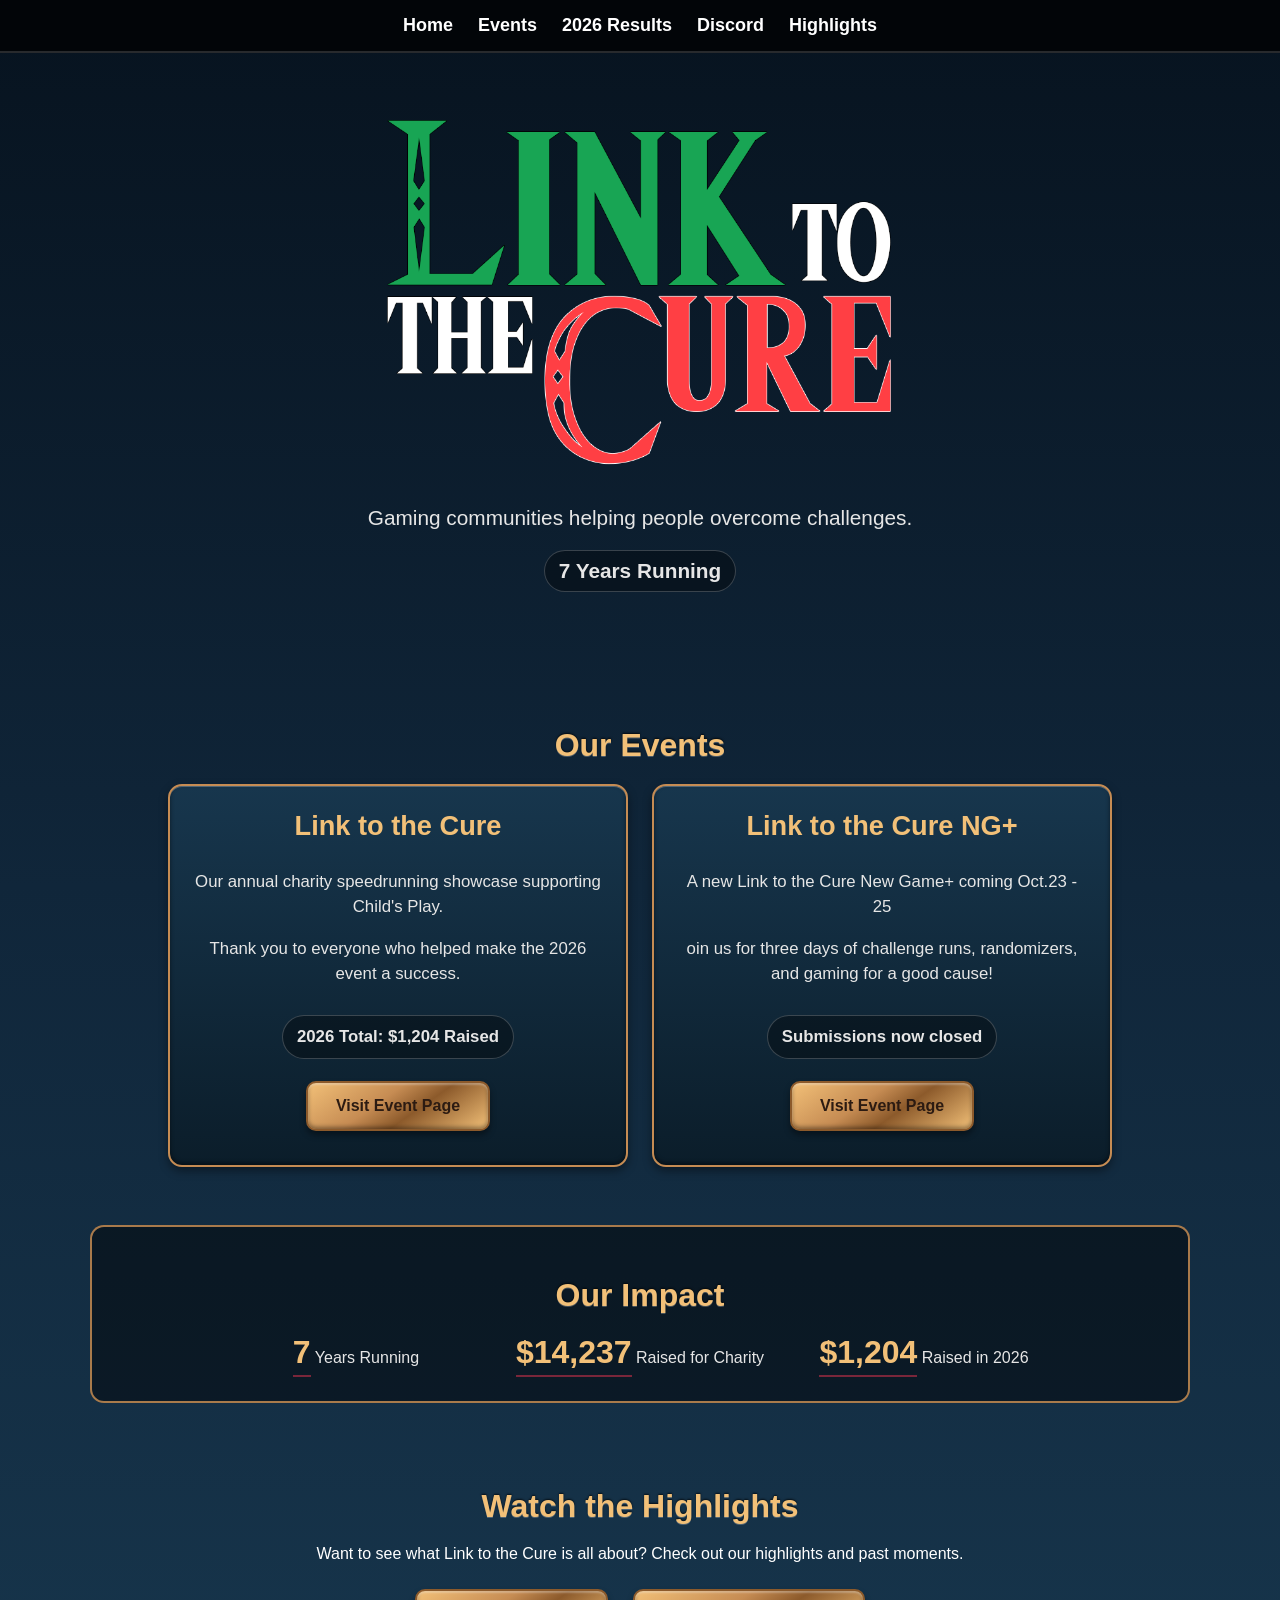
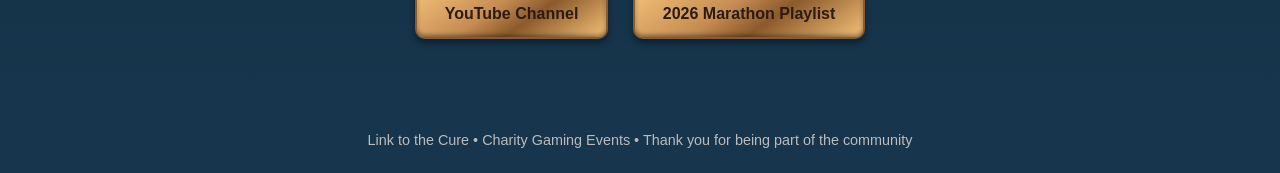
==== index.html @ d5ecd2b7 "Update index.html" ====
<!DOCTYPE html>
<html lang="en">
<head>
  <meta charset="UTF-8" />
  <meta name="viewport" content="width=device-width, initial-scale=1.0" />

  <!----<title>Link to the Cure</title>----->

  <link rel="icon" type="image/png" href="8-bitheart.png">
  <link rel="stylesheet" href="home.css">
</head>

<body>

  <nav class="navbar">
    <a href="index.html">Home</a>
    <a href="#events">Events</a>
    <a href="results.html">2026 Results</a>
    <a href="https://discord.gg/Wd9zp66AXA" target="_blank">Discord</a>
    <a href="https://www.youtube.com/@linktothecure4130" target="_blank">Highlights</a>
  </nav>

  <header class="hero">
    <img src="lttc_logonew.png" alt="Link to the Cure Logo" class="hero-logo">

    <!-----<h1>Link to the Cure</h1>----->

    <p>
      Gaming communities helping people overcome challenges.
    </p>

    <p class="status">
      7 Years Running
    </p>
  </header>

  <section id="events" class="section">
    <h2>Our Events</h2>

    <div class="event-grid">

      <div class="event-card">
        <h3>Link to the Cure</h3>

        <p>
          Our annual charity speedrunning showcase supporting Child's Play.
        </p>

        <p>
          Thank you to everyone who helped make the 2026 event a success.
        </p>

        <p class="status">
          2026 Total: $1,204 Raised
        </p>

        <a class="button" href="LttC.html">
          Visit Event Page
        </a>
      </div>

      <div class="event-card">
        <h3>Link to the Cure NG+</h3>

        <p>
          A new Link to the Cure New Game+ coming Oct.23 - 25 
        </p>

        <p>
          oin us for three days of challenge runs, randomizers, and gaming for a good cause!
        </p>

        <p class="status">
          Submissions now closed
        </p>
        <br>
        <a class="button" href="LttCng.html">
          Visit Event Page
        </a>
        <br>
      </div>

    </div>
  </section>
  
     <section class="section impact-box">
  <h2>Our Impact</h2>

  <div class="impact-stats">

    <div class="stat">
      <strong>7</strong>
      <span>Years Running</span>
    </div>

    <div class="stat">
      <strong>$14,237</strong>
      <span>Raised for Charity</span>
    </div>

    <div class="stat">
      <strong>$1,204</strong>
      <span>Raised in 2026</span>
    </div>

  </div>
  </section>

  <section class="section">
  <h2>Watch the Highlights</h2>

  <p>
    Want to see what Link to the Cure is all about? Check out our highlights and past moments.
  </p>

  <a class="button"
     href="https://www.youtube.com/@linktothecure4130"
     target="_blank">
     YouTube Channel
  </a>

  <a class="button"
     href="https://www.youtube.com/watch?v=FhYnPRK4gg8&list=PLbw2-9IN8sBh_thA6vPGCFg4bxZFXJS-E"
     target="_blank">
     2026 Marathon Playlist
  </a>

</section>

  <footer>
    Link to the Cure • Charity Gaming Events • Thank you for being part of the community
  </footer>

</body>
</html>
---- home.css ----
:root {
  --deep-navy: #10263A;
  --teal: #17364D;
  --bronze: #C68C53;
  --bronze-light: #F2C078;
  --bronze-dark: #8C5A2B;
  --burgundy: #7A263A;
  --white: #FFFFFF;
  --soft-white: #E6E6E6;
  --black-glass: rgba(0, 0, 0, 0.45);
}

html {
  scroll-behavior: smooth;
}

body {
  margin: 0;
  font-family: Arial, sans-serif;
  background: linear-gradient(180deg, #07131f, var(--deep-navy), var(--teal));
  color: var(--white);
  text-align: center;
}

.navbar {
  display: flex;
  justify-content: center;
  gap: 25px;
  padding: 15px;
  background: rgba(0, 0, 0, 0.75);
  border-bottom: 2px solid rgba(255,255,255,0.15);
  flex-wrap: wrap;
}

.navbar a {
  color: var(--white);
  text-decoration: none;
  font-weight: bold;
  font-size: 18px;
  transition: color 0.2s ease;
}

.navbar a:hover {
  color: var(--burgundy);
}

.hero {
  padding: 60px 20px 40px;
}

.hero-logo {
  max-width: 520px;
  width: 90%;
  height: auto;
  margin-bottom: 20px;
}

.hero h1 {
  font-size: 3rem;
  margin: 10px 0;
  color: var(--bronze-light);
  text-shadow:
    0 1px 0 rgba(255,255,255,0.3),
    0 -2px 4px rgba(0,0,0,0.7);
}

.hero p {
  font-size: 1.3rem;
  color: var(--soft-white);
  max-width: 800px;
  margin: 10px auto;
}
.hero-button {
    margin-top: 20px;
}

.section {
  width: 90%;
  max-width: 1100px;
  margin: 30px auto;
  padding: 28px;
  box-sizing: border-box;
}

.section h2 {
  color: var(--bronze-light);
  font-size: 2rem;
  margin-bottom: 20px;
  text-shadow:
    0 1px 0 rgba(255,255,255,0.25),
    0 -1px 2px rgba(0,0,0,0.7);
}

.event-grid {
  display: flex;
  gap: 24px;
  justify-content: center;
  align-items: stretch;
  flex-wrap: wrap;
}

.event-card {
  flex: 1 1 300px;
  max-width: 460px;
  background: linear-gradient(180deg, var(--teal), #0B1D2A);
  border: 2px solid var(--bronze);
  border-radius: 14px;
  padding: 24px;
  box-sizing: border-box;
  box-shadow:
    inset 0 1px 0 rgba(255,255,255,0.25),
    inset 0 -2px 4px rgba(0,0,0,0.5),
    0 4px 10px rgba(0,0,0,0.4);
}

.event-card h3 {
  color: var(--bronze-light);
  font-size: 1.7rem;
  margin-top: 0;
}

.event-card p {
  color: var(--soft-white);
  font-size: 1.05rem;
  line-height: 1.5;
}

.status {
  display: inline-block;
  margin: 12px 0;
  padding: 8px 14px;
  border-radius: 999px;
  background: rgba(0,0,0,0.35);
  border: 1px solid rgba(255,255,255,0.2);
  color: var(--bronze-light);
  font-weight: bold;
}

.button {
  display: inline-block;
  padding: 14px 28px;
  margin: 10px;
  color: #2c1b12;
  text-decoration: none;
  border-radius: 10px;
  font-weight: bold;
  border: 2px solid var(--bronze-dark);
  background: linear-gradient(
    145deg,
    var(--bronze-light),
    var(--bronze) 40%,
    var(--bronze-dark) 60%,
    var(--bronze-light)
  );
  box-shadow:
    inset 0 2px 2px rgba(255,255,255,0.3),
    inset 0 -2px 4px rgba(0,0,0,0.4),
    0 4px 6px rgba(0,0,0,0.4);
}

.button:hover {
  background: linear-gradient(
    145deg,
    #f7d08a,
    #d4a76a 40%,
    #a06b3c 60%,
    #f7d08a
  );
}

.impact-box {
  background: var(--black-glass);
  border: 2px solid rgba(198, 140, 83, 0.85);
  border-radius: 14px;
  padding: 24px;
}

.impact-stats {
  display: flex;
  justify-content: center;
  gap: 24px;
  flex-wrap: wrap;
}

.stat {
  flex: 1 1 180px;
  max-width: 260px;
}

.stat strong {
  display: inline-block;
  color: var(--bronze-light);
  font-size: 2rem;
  border-bottom: 2px solid var(--burgundy);
  padding-bottom: 4px;
  text-shadow: none;
}

.stat span {
  color: var(--soft-white);
}

footer {
  padding: 25px;
  color: #bbb;
  font-size: 0.9rem;
}

@media (max-width: 700px) {
  .hero {
    padding: 40px 16px 25px;
  }

  .hero h1 {
    font-size: 2.2rem;
  }

  .hero p {
    font-size: 1.05rem;
  }

  .section {
    padding: 18px;
  }

  .event-card {
    padding: 20px;
  }
}
}
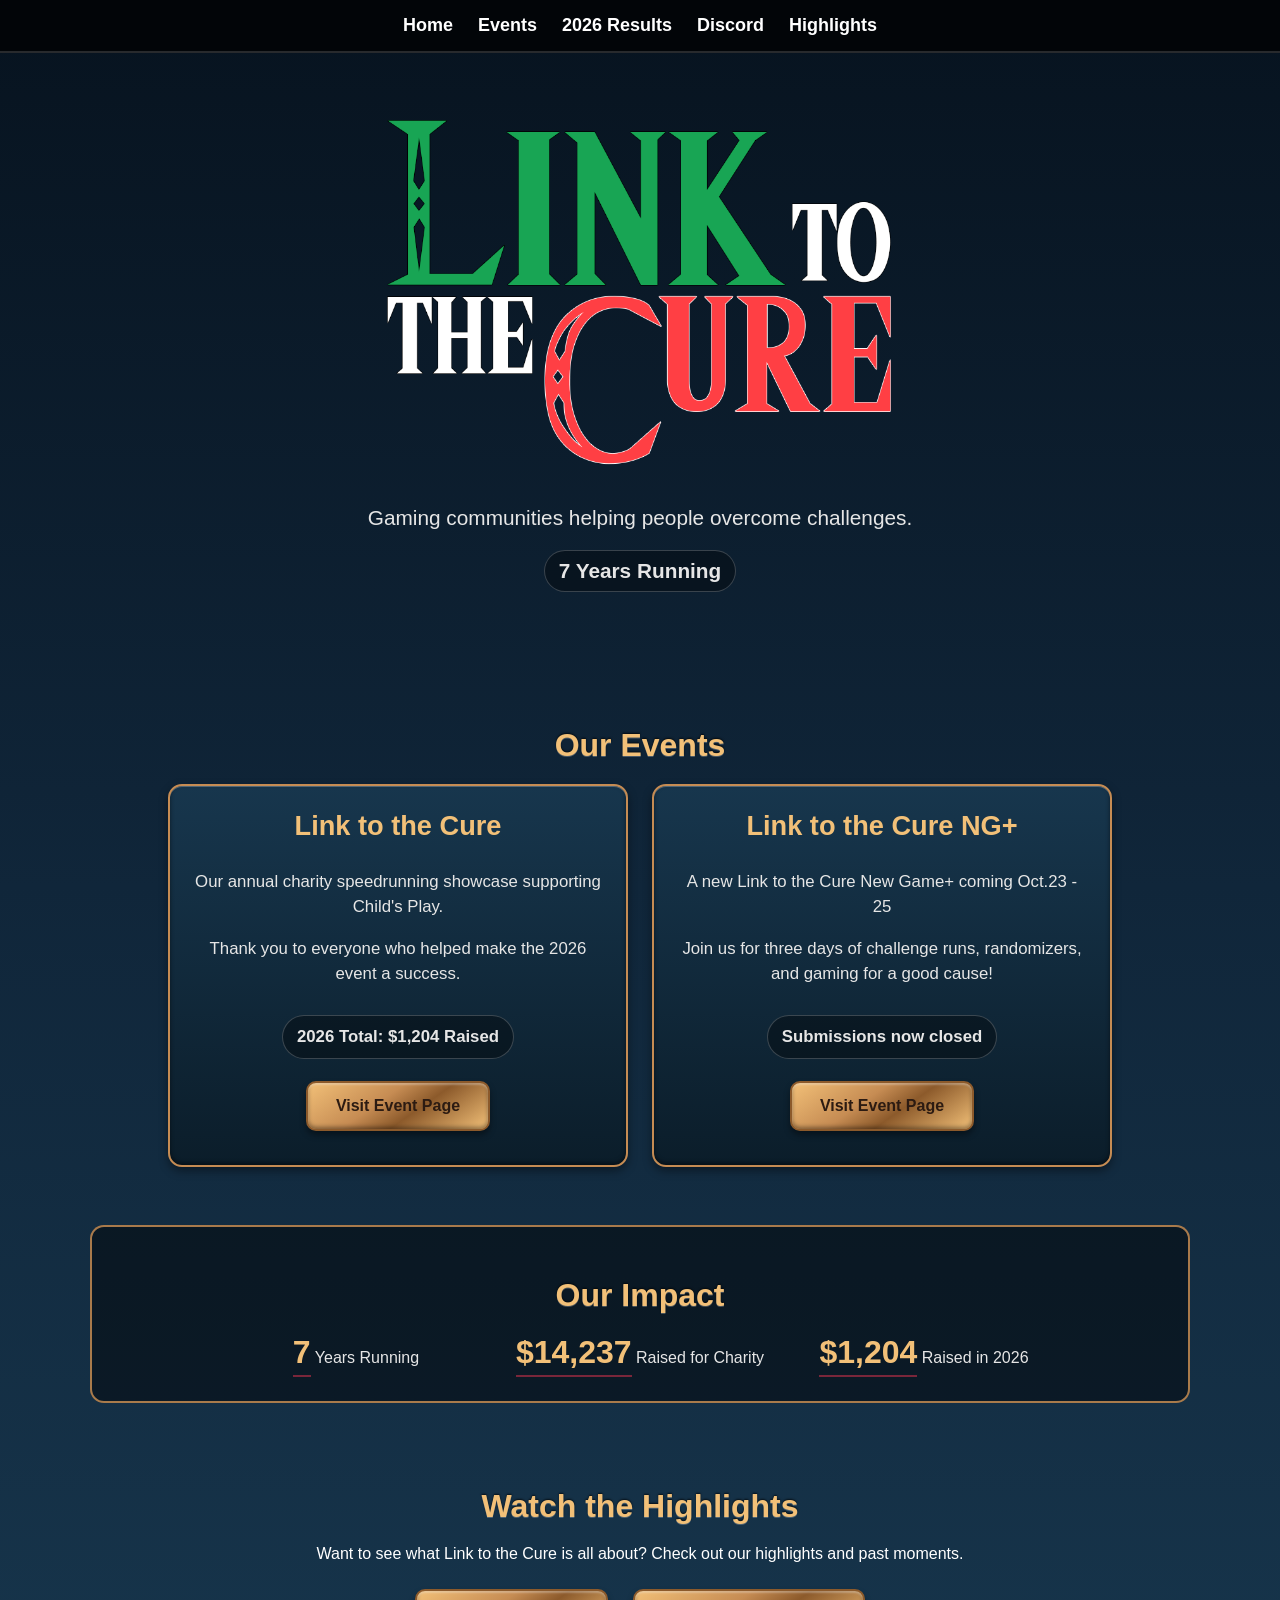
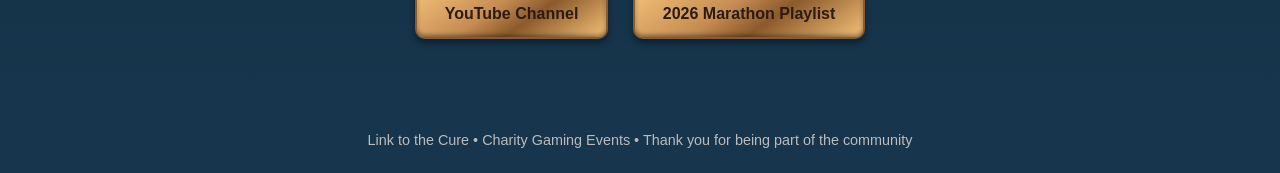
==== commit 15658670: "Update index.html" ====
--- a/index.html
+++ b/index.html
@@ -67,7 +67,7 @@
         </p>
 
         <p>
-          oin us for three days of challenge runs, randomizers, and gaming for a good cause!
+          Join us for three days of challenge runs, randomizers, and gaming for a good cause!
         </p>
 
         <p class="status">
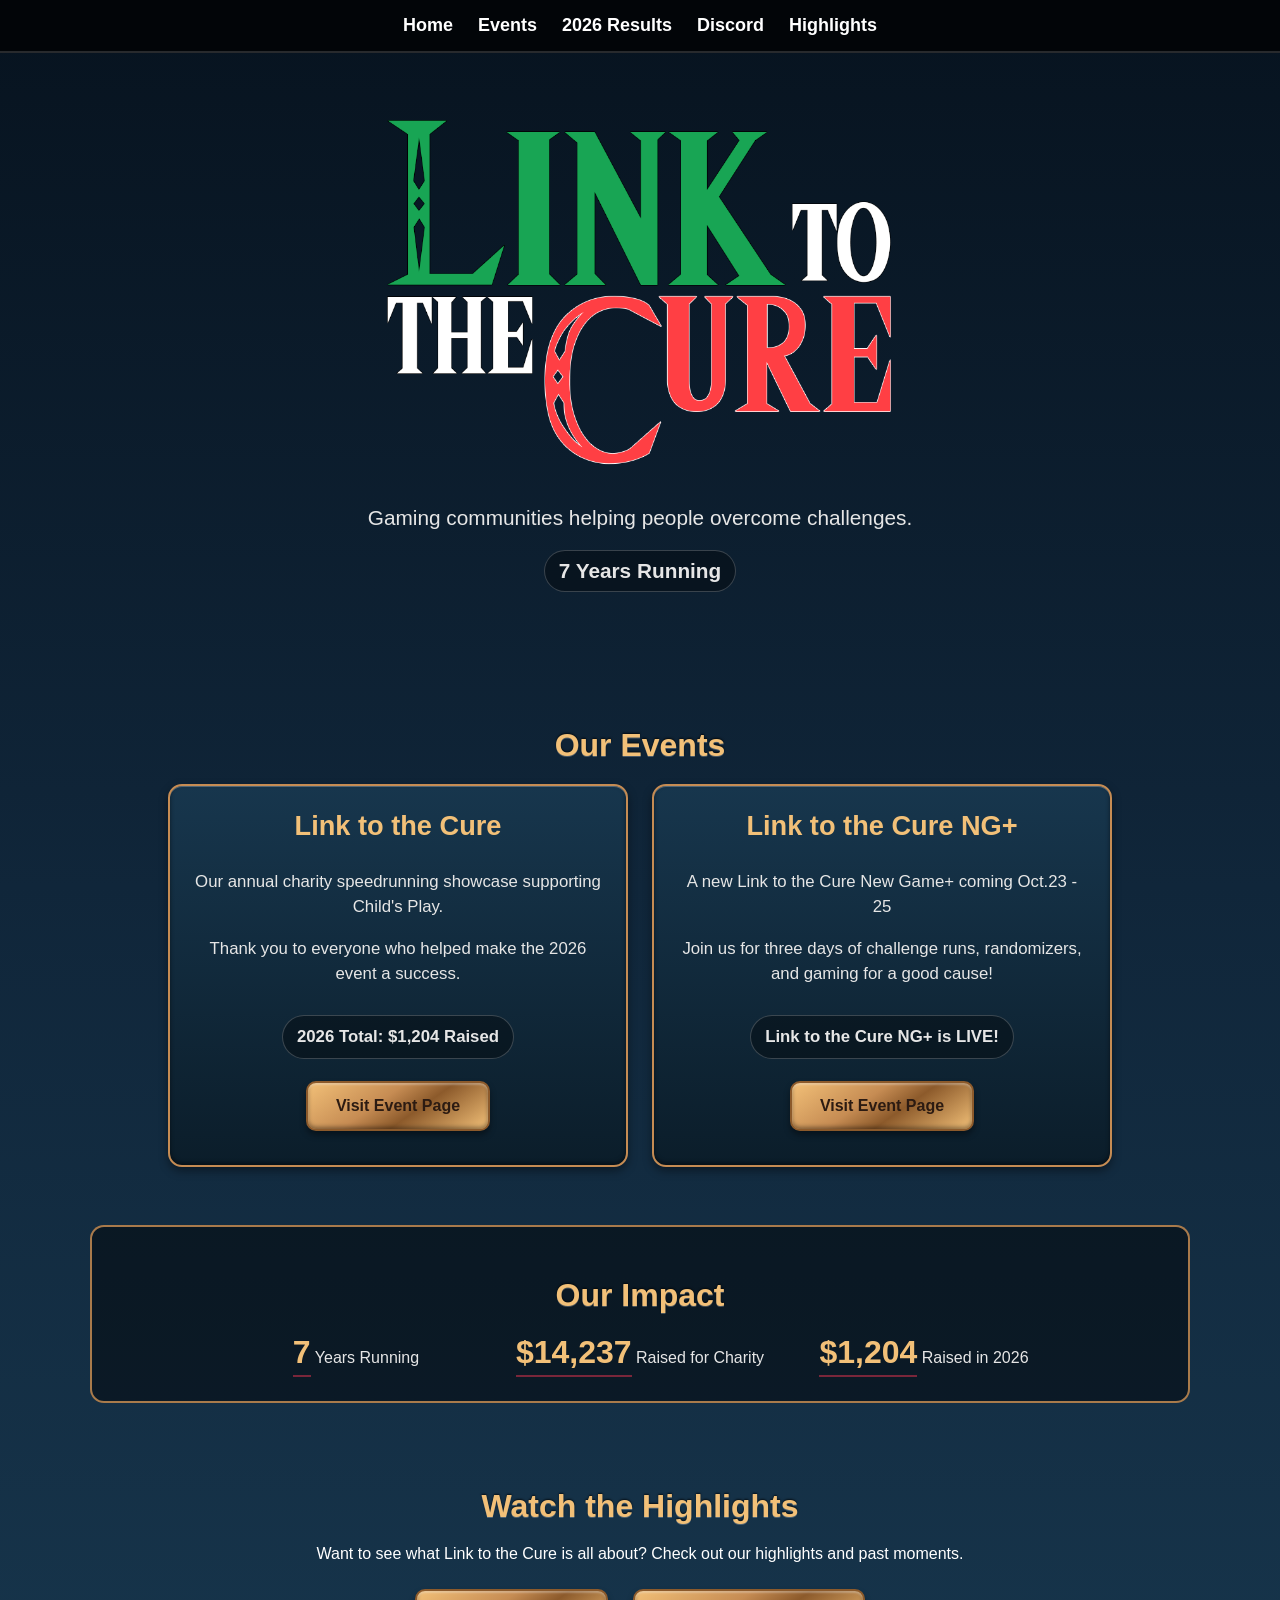
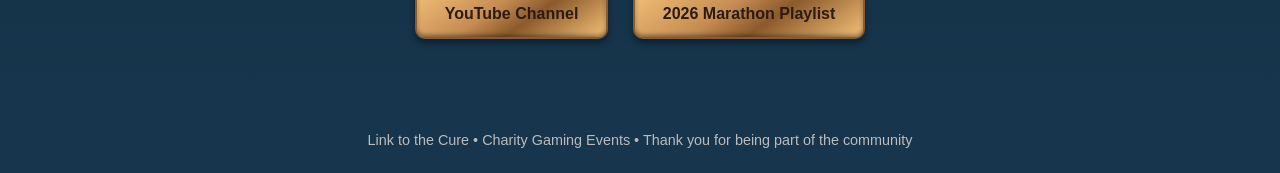
==== commit ed651846: "Update index.html" ====
--- a/index.html
+++ b/index.html
@@ -70,8 +70,8 @@
           Join us for three days of challenge runs, randomizers, and gaming for a good cause!
         </p>
 
-        <p class="status">
-          Submissions now closed
+        <p class="status" id="countdown">
+         Loading countdown...
         </p>
         <br>
         <a class="button" href="LttCng.html">
@@ -131,5 +131,35 @@
     Link to the Cure • Charity Gaming Events • Thank you for being part of the community
   </footer>
 
+<!-- ===== NG+ EVENT COUNTDOWN ===== -->
+<script>
+    const eventDate = new Date("2026-10-23T17:00:00-04:00").getTime();
+
+    function updateCountdown() {
+        const now = new Date().getTime();
+        const distance = eventDate - now;
+
+        if (distance <= 0) {
+            document.getElementById("countdown").innerHTML =
+                "Link to the Cure NG+ is LIVE!";
+            return;
+        }
+
+        const days = Math.floor(distance / (1000 * 60 * 60 * 24));
+        const hours = Math.floor((distance / (1000 * 60 * 60)) % 24);
+        const minutes = Math.floor((distance / (1000 * 60)) % 60);
+
+        document.getElementById("countdown").innerHTML =
+            `${days} days, ${hours} hours, ${minutes} minutes`;
+    }
+
+    updateCountdown();
+    setInterval(updateCountdown, 60000);
+</script>
+<!-- ===== END NG+ EVENT COUNTDOWN ===== -->
+
 </body>
 </html>
+  
+</body>
+</html>
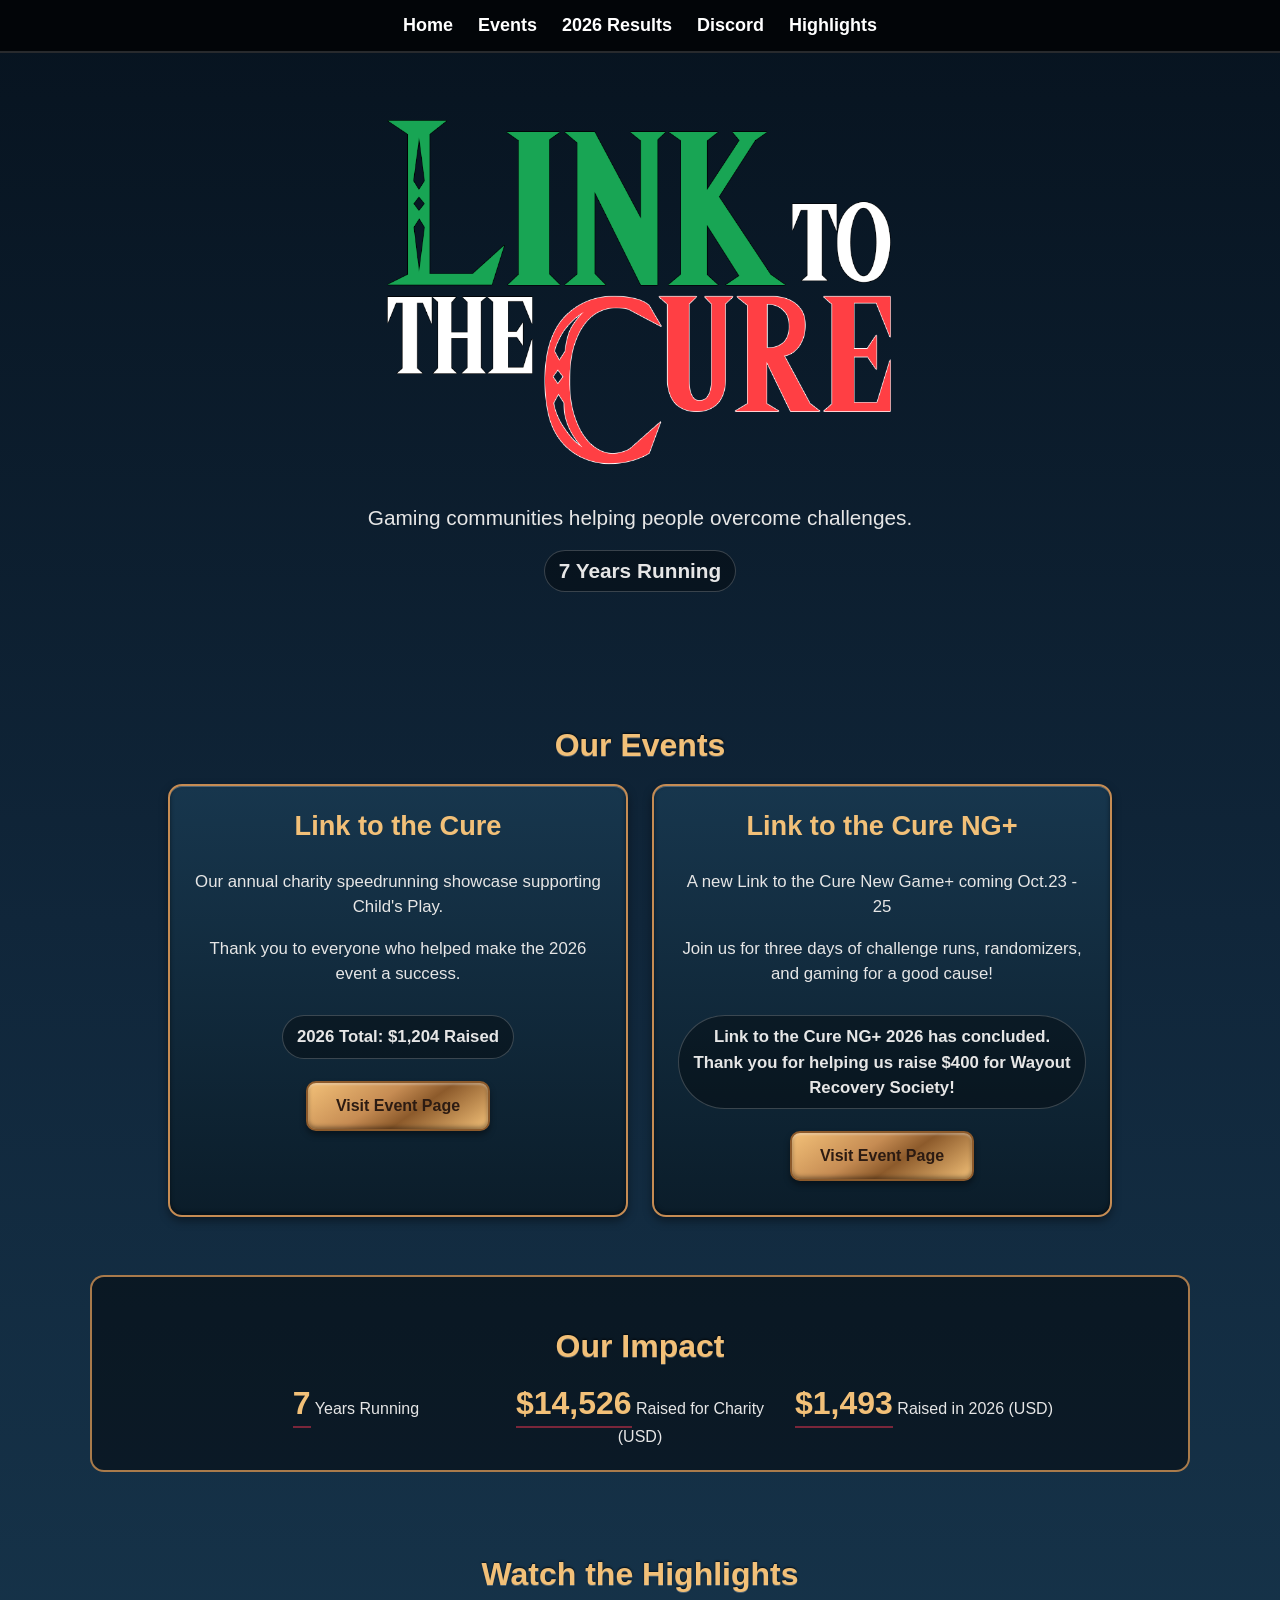
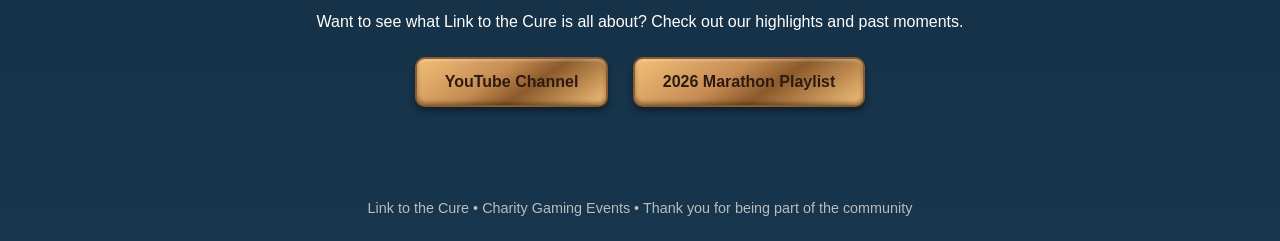
==== commit c9762a20: "Update index.html" ====
--- a/index.html
+++ b/index.html
@@ -94,13 +94,13 @@
     </div>
 
     <div class="stat">
-      <strong>$14,237</strong>
-      <span>Raised for Charity</span>
+      <strong>$14,526</strong>
+      <span>Raised for Charity (USD)</span>
     </div>
 
     <div class="stat">
-      <strong>$1,204</strong>
-      <span>Raised in 2026</span>
+      <strong>$1,493</strong>
+      <span>Raised in 2026 (USD)</span>
     </div>
 
   </div>
@@ -141,7 +141,7 @@
 
         if (distance <= 0) {
             document.getElementById("countdown").innerHTML =
-                "Link to the Cure NG+ is LIVE!";
+               "Link to the Cure NG+ 2026 has concluded. Thank you for helping us raise $400 for Wayout Recovery Society!";
             return;
         }
 
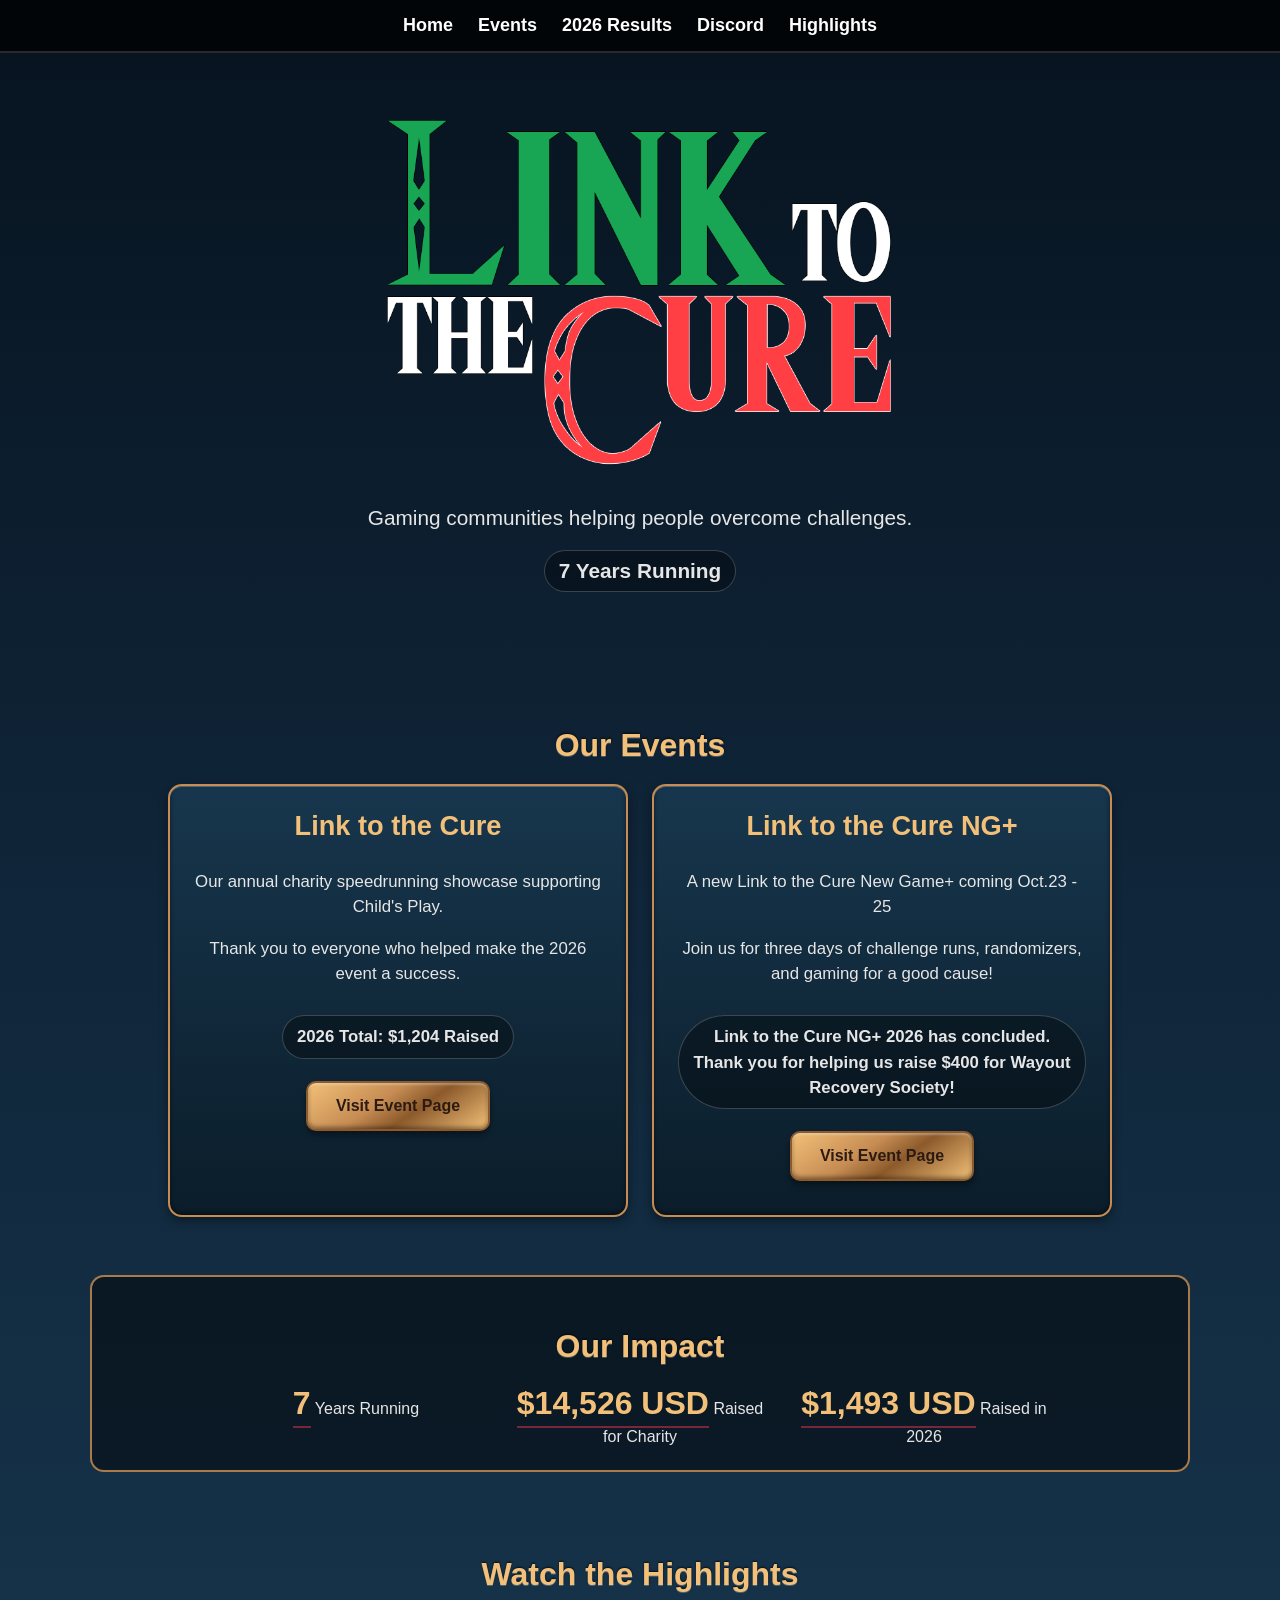
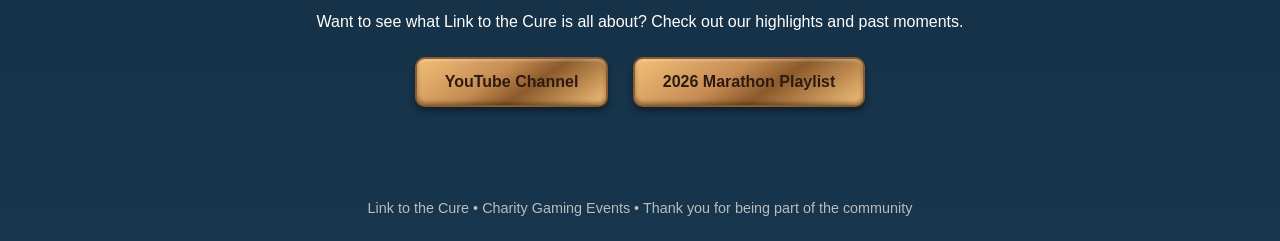
==== commit b7d53176: "Update index.html" ====
--- a/index.html
+++ b/index.html
@@ -94,13 +94,13 @@
     </div>
 
     <div class="stat">
-      <strong>$14,526</strong>
-      <span>Raised for Charity (USD)</span>
+      <strong>$14,526 USD</strong>
+      <span>Raised for Charity</span>
     </div>
 
     <div class="stat">
-      <strong>$1,493</strong>
-      <span>Raised in 2026 (USD)</span>
+      <strong>$1,493 USD</strong>
+      <span>Raised in 2026</span>
     </div>
 
   </div>
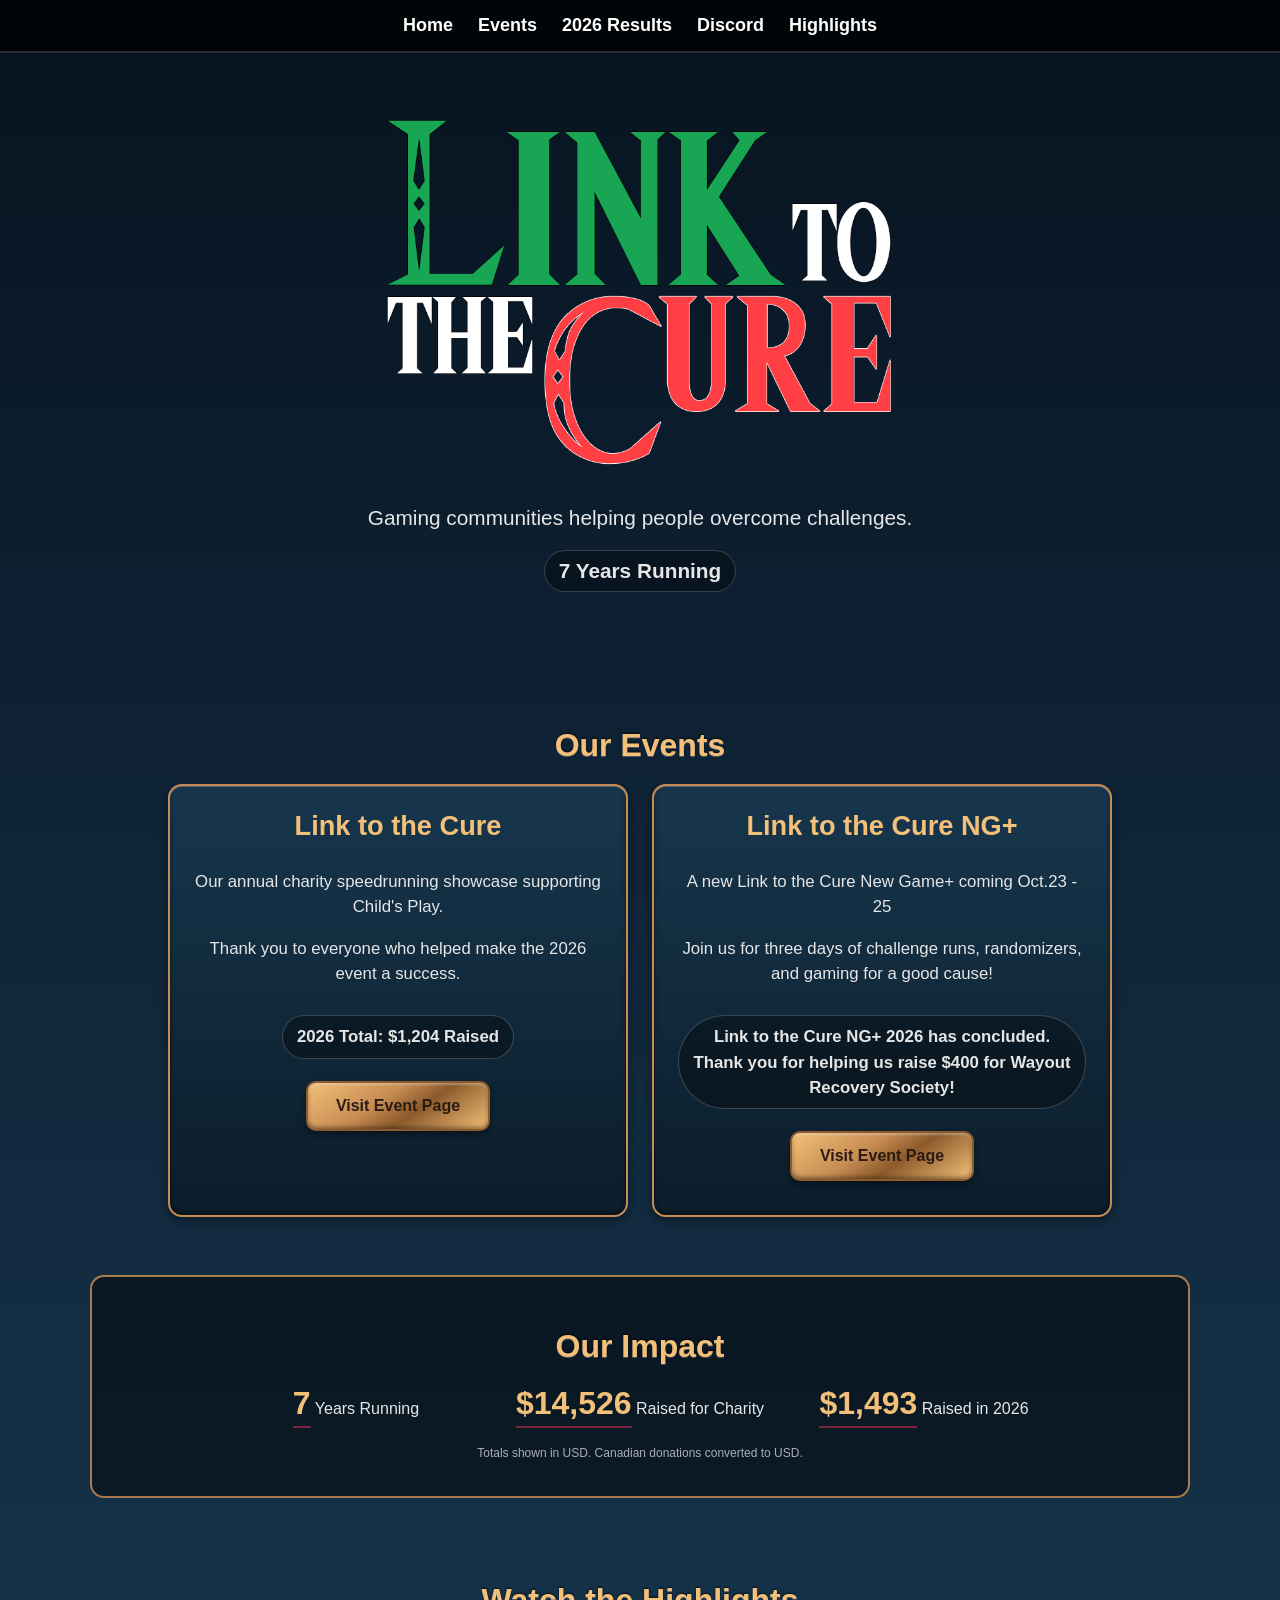
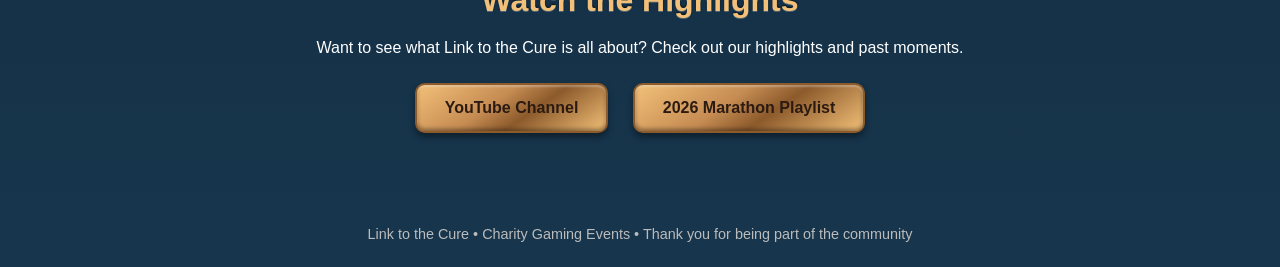
==== commit f0275515: "Update index.html" ====
--- a/index.html
+++ b/index.html
@@ -94,16 +94,19 @@
     </div>
 
     <div class="stat">
-      <strong>$14,526 USD</strong>
+      <strong>$14,526</strong>
       <span>Raised for Charity</span>
     </div>
 
     <div class="stat">
-      <strong>$1,493 USD</strong>
+      <strong>$1,493</strong>
       <span>Raised in 2026</span>
     </div>
 
   </div>
+       <p style="font-size: 0.75rem; opacity: 0.65; text-align: center; margin-top: 18px;">
+  Totals shown in USD. Canadian donations converted to USD.
+</p>
   </section>
 
   <section class="section">
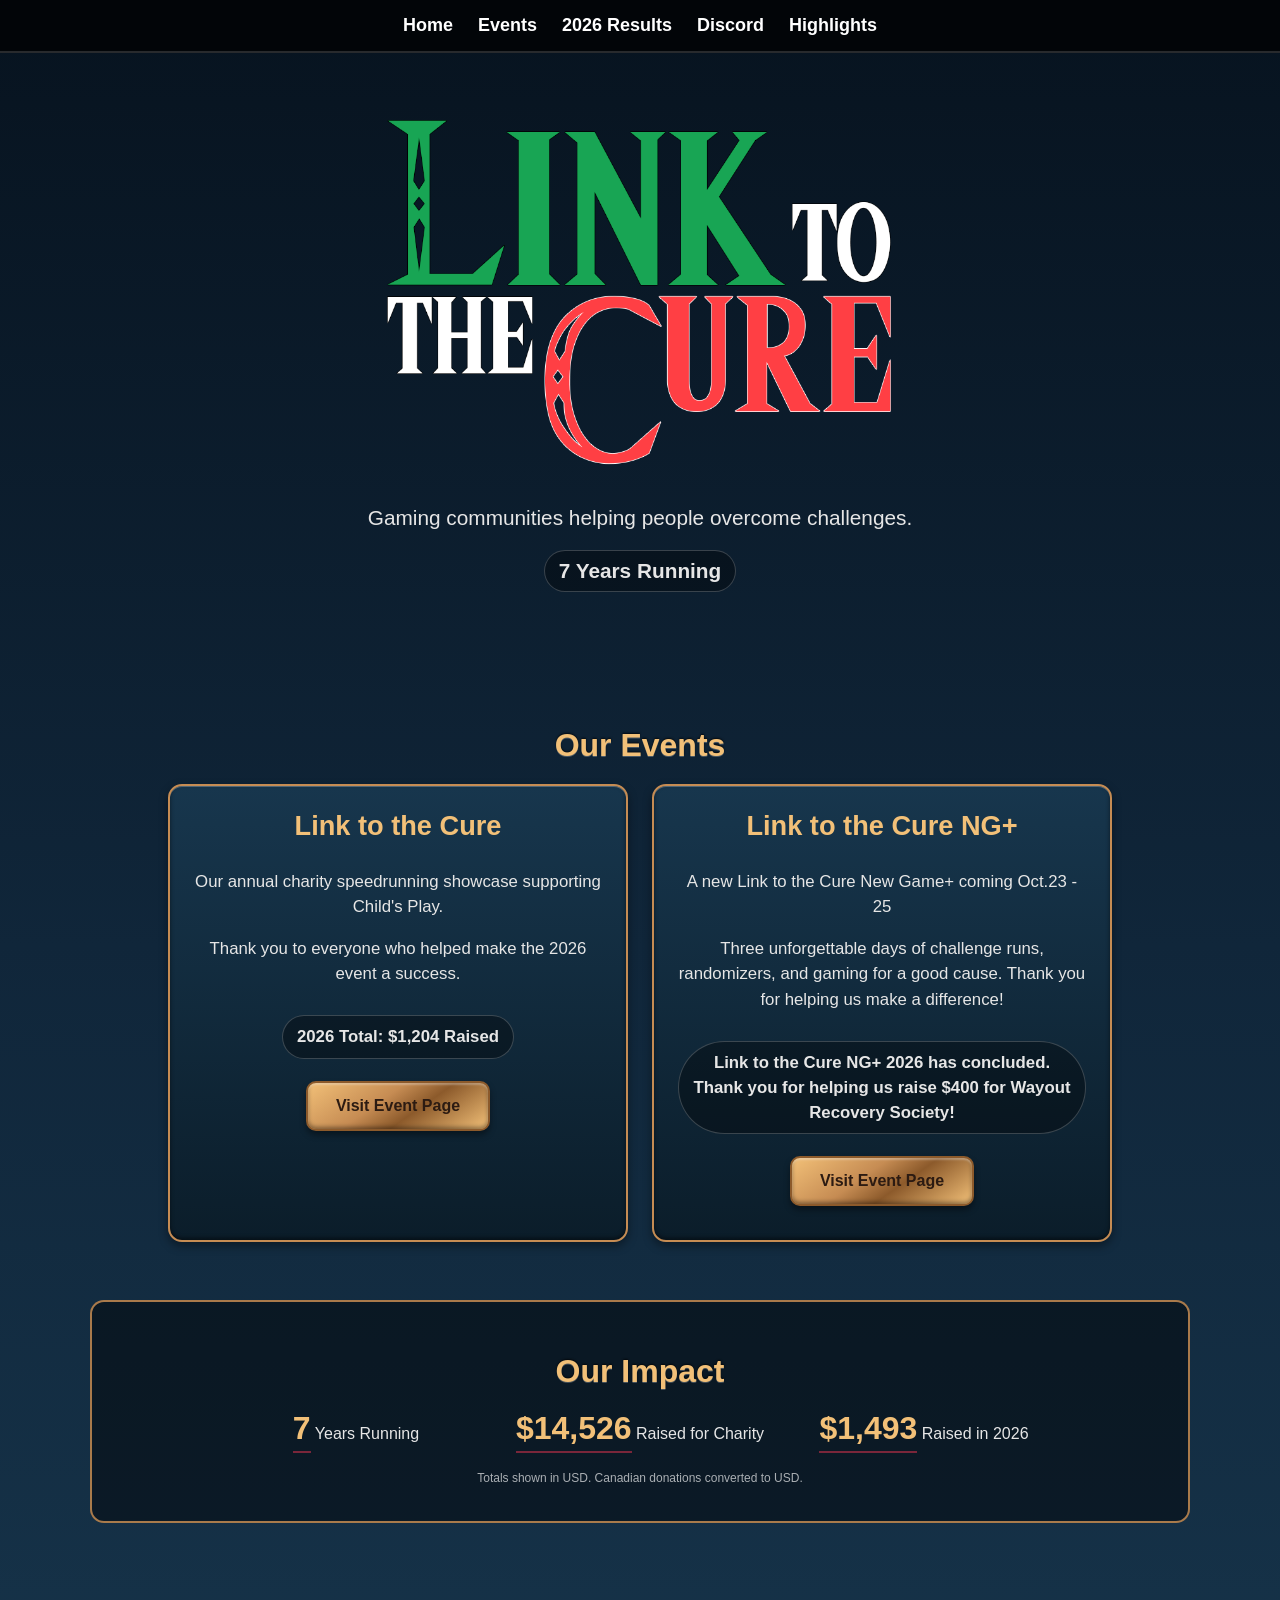
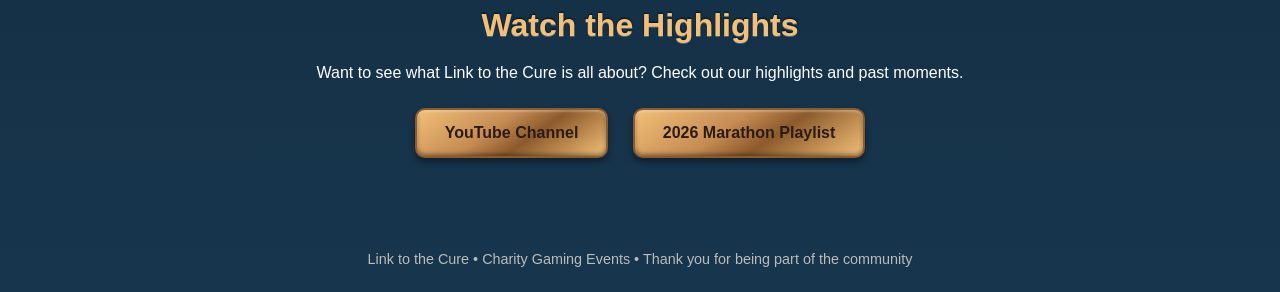
==== commit 3295501e: "Update index.html" ====
--- a/index.html
+++ b/index.html
@@ -67,7 +67,7 @@
         </p>
 
         <p>
-          Join us for three days of challenge runs, randomizers, and gaming for a good cause!
+          Three unforgettable days of challenge runs, randomizers, and gaming for a good cause. Thank you for helping us make a difference!
         </p>
 
         <p class="status" id="countdown">
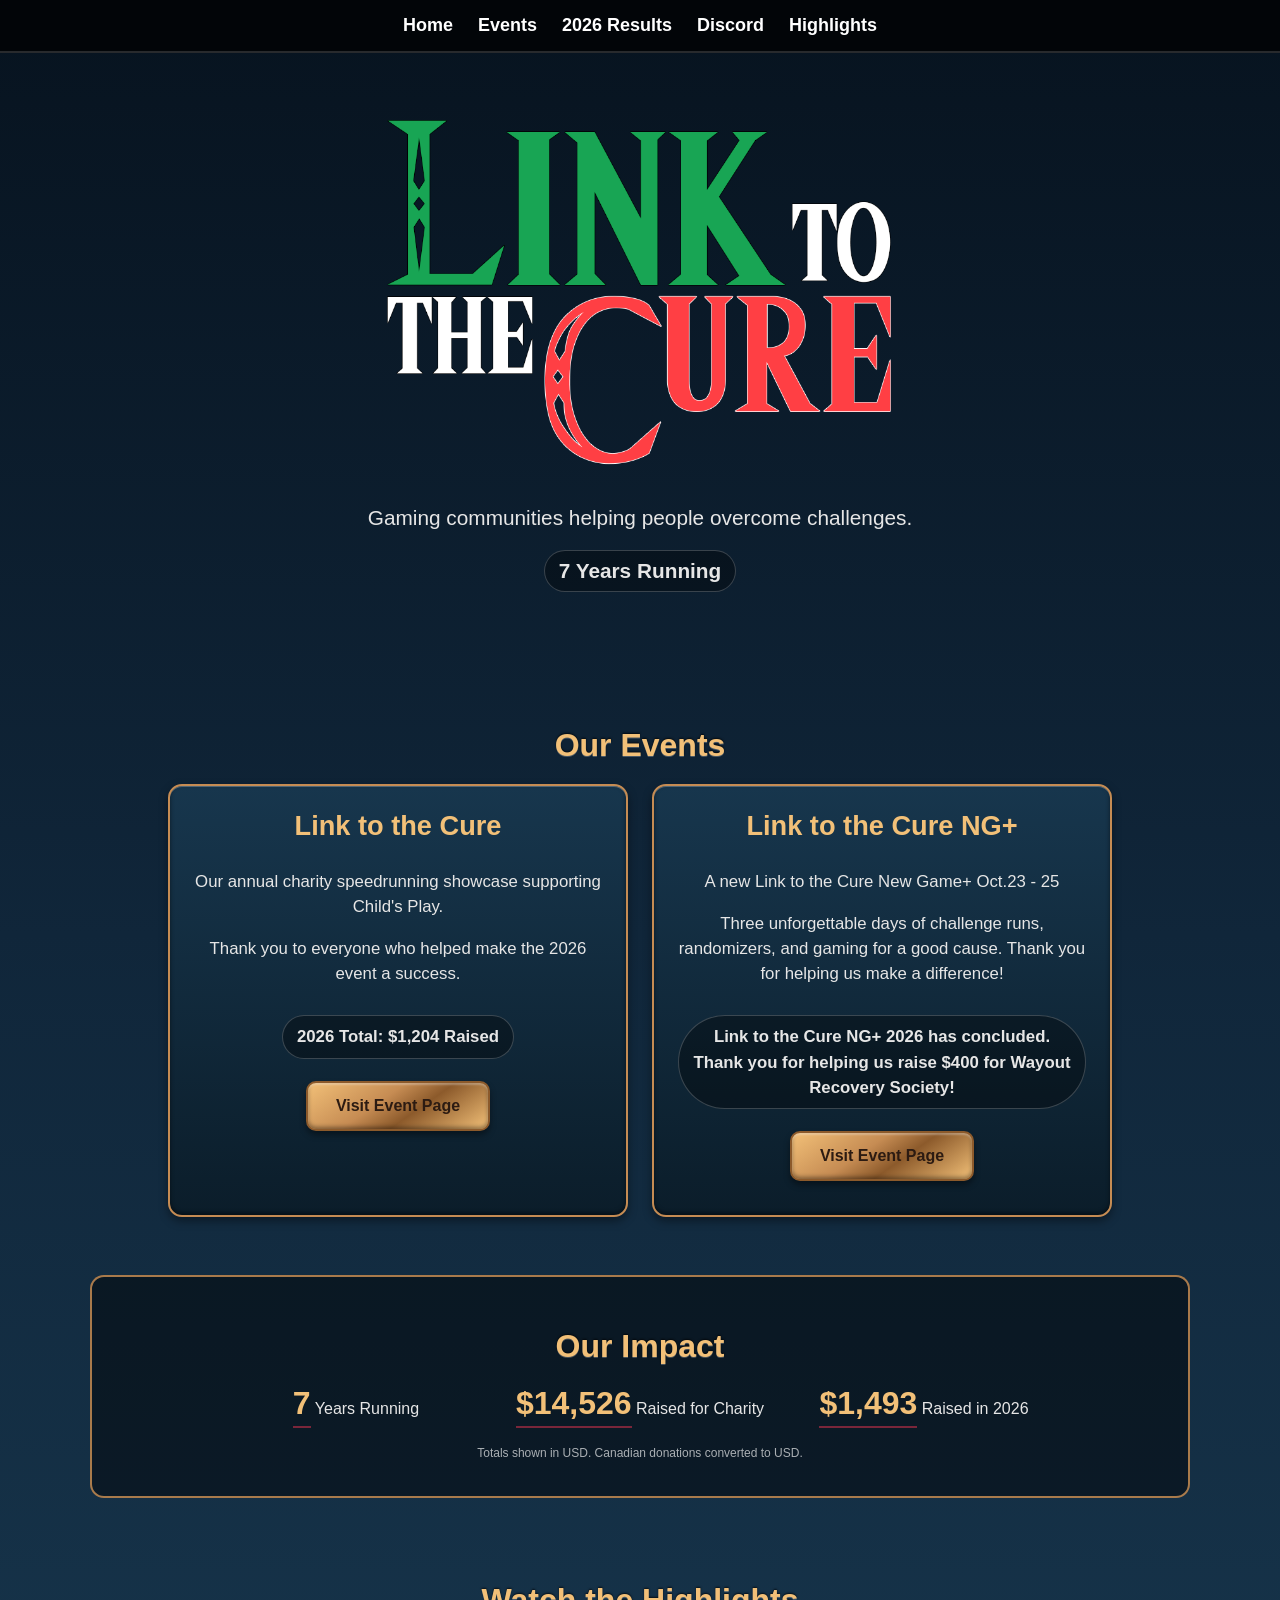
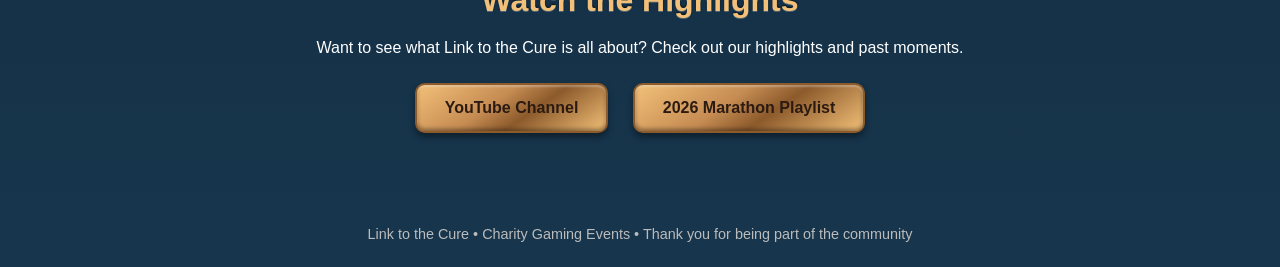
==== commit 8c5ee7ef: "Update index.html" ====
--- a/index.html
+++ b/index.html
@@ -63,7 +63,7 @@
         <h3>Link to the Cure NG+</h3>
 
         <p>
-          A new Link to the Cure New Game+ coming Oct.23 - 25 
+          A new Link to the Cure New Game+ Oct.23 - 25 
         </p>
 
         <p>
